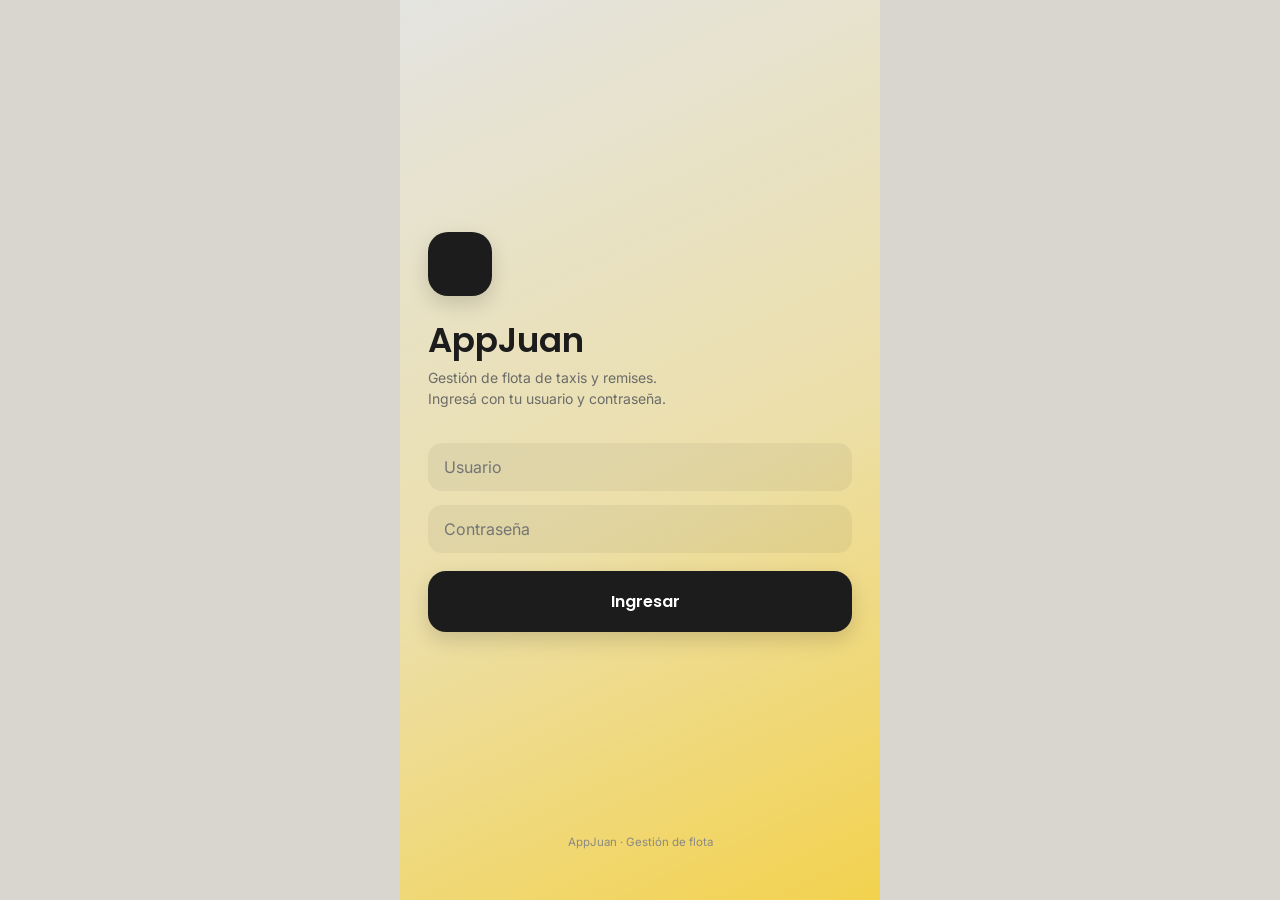
==== frontend/index.html @ 596c9d54 "Add AppJuan backend (PHP), frontend (mobile) and MySQL schema Full working app: PHP puro backend (au" ====
<!DOCTYPE html>
<html lang="es">
<head>
<meta charset="UTF-8">
<meta name="viewport" content="width=device-width, initial-scale=1.0, maximum-scale=1.0, user-scalable=no">
<meta name="format-detection" content="telephone=no">
<title>AppJuan</title>
<link rel="preconnect" href="https://fonts.googleapis.com">
<link href="https://fonts.googleapis.com/css2?family=Poppins:wght@400;500;600;700&family=Inter:wght@400;500;600;700&display=swap" rel="stylesheet">
<link rel="stylesheet" href="https://cdnjs.cloudflare.com/ajax/libs/tabler-icons/3.48.0/tabler-icons.min.css">
<link rel="stylesheet" href="css/styles.css">
</head>
<body>

<div class="toast-wrap" id="toast-wrap"></div>
<div class="loading-overlay" id="loading-overlay">Cargando...</div>

<!-- ============ LOGIN ============ -->
<div class="screen active" id="screen-login">
  <div class="content">
    <div class="login-top">
      <div class="login-badge"><i class="ti ti-car"></i></div>
      <h1 class="login-title">AppJuan</h1>
      <p class="login-subtitle">Gestión de flota de taxis y remises.<br>Ingresá con tu usuario y contraseña.</p>
      <form id="login-form">
        <input class="modal-input" id="login-username" type="text" placeholder="Usuario" autocomplete="username" style="margin-bottom:12px;">
        <input class="modal-input" id="login-password" type="password" placeholder="Contraseña" autocomplete="current-password">
        <p class="modal-error" id="login-error">Usuario o contraseña incorrectos.</p>
        <button type="submit" class="start-turno-btn" id="login-submit" style="width:100%; justify-content:center; margin-top:18px;">
          <i class="ti ti-login-2"></i> Ingresar
        </button>
      </form>
    </div>
    <p class="login-footer">AppJuan · Gestión de flota</p>
  </div>
</div>

<!-- ============ CHOFER ============ -->
<div class="screen" id="screen-chofer">
  <div class="content">

    <div class="top-row" style="justify-content:flex-end;">
      <div class="right-icons">
        <button class="logout-pill" id="chofer-logout"><svg viewBox="0 0 24 24" fill="none" stroke="currentColor" stroke-width="2" stroke-linecap="round" stroke-linejoin="round"><path d="M9 21H5a2 2 0 0 1-2-2V5a2 2 0 0 1 2-2h4"/><polyline points="16 17 21 12 16 7"/><line x1="21" y1="12" x2="9" y2="12"/></svg>Salir</button>
        <button class="export-pill" id="btn-finalizar-turno" style="display:none;"><i class="ti ti-player-pause-filled"></i> Finalizar</button>
      </div>
    </div>

    <!-- ESTADO: PRE-TURNO -->
    <div class="chofer-state active" id="chofer-preturno">
      <div class="preturno-wrap">
        <div class="preturno-icon"><i class="ti ti-steering-wheel"></i></div>
        <h1 class="title" style="font-size:26px;">Arrancá tu turno</h1>
        <p class="subtitle" id="preturno-subtitle" style="margin-bottom:30px;">Iniciá el turno para empezar a cargar viajes.</p>
        <button class="start-turno-btn" id="btn-comenzar-turno"><i class="ti ti-player-play-filled"></i> Comenzar turno</button>
      </div>
    </div>

    <!-- ESTADO: EN TURNO -->
    <div class="chofer-state" id="chofer-enturno">

      <!-- VISTA: VIAJES -->
      <div class="chofer-view active" id="chofer-view-viajes">
        <h1 class="title">Mis viajes</h1>
        <p class="subtitle" id="chofer-subtitle">Móvil #-- · Desde --:--</p>

        <div class="stats-row">
          <div class="stat-box taxi"><p class="lbl">Taxi</p><p class="val" id="stat-taxi-total">$0</p><p class="breakdown" id="stat-taxi-breakdown">Efvo $0<br>Transf $0</p></div>
          <div class="stat-box uber"><p class="lbl">Uber</p><p class="val" id="stat-uber-total">$0</p><p class="breakdown" id="stat-uber-breakdown">Efvo $0<br>Transf $0</p></div>
          <div class="stat-box turno"><p class="lbl">Turno</p><div class="pill-outline-box"><p class="val" id="stat-turno-time">0.0h</p></div></div>
          <div class="stat-box viajes"><p class="lbl">Viajes</p><div class="pill-outline-box"><p class="val" id="stat-viajes-count">0</p></div></div>
        </div>

        <div class="action-card">
          <div class="tipo-toggle" id="tipo-toggle">
            <div class="tipo-toggle-bg" id="tipo-toggle-bg"></div>
            <button type="button" class="tipo-toggle-btn active" data-tipo="Taxi">Taxi</button>
            <button type="button" class="tipo-toggle-btn" data-tipo="Uber">Uber</button>
          </div>
          <div class="quickadd" style="margin-bottom:12px;">
            <input id="input-monto" placeholder="Monto del viaje" inputmode="numeric" style="flex:1.3;">
            <select id="sel-medio"><option>Efectivo</option><option>Transferencia</option></select>
          </div>
          <p class="discount-toggle" id="discount-toggle">+ Agregar descuento a este viaje</p>
          <div class="discount-box" id="discount-box">
            <input id="input-descuento" placeholder="Monto del descuento" inputmode="numeric">
          </div>
          <button id="btn-agregar-viaje" class="confirm-btn">Confirmar viaje</button>
        </div>

        <div class="section-lbl">Viajes de hoy</div>
        <div class="card-stack" id="viajes-stack"></div>
      </div>

      <!-- VISTA: GASTOS -->
      <div class="chofer-view" id="chofer-view-gastos">
        <h1 class="title">Gastos</h1>
        <p class="subtitle">Anotá lo que gastaste durante el turno</p>

        <div class="quickadd">
          <input id="input-gasto-concepto" placeholder="¿En qué gastaste?" style="flex:1.4 1 100px;">
          <input id="input-gasto-monto" placeholder="Monto" inputmode="numeric">
          <select id="sel-gasto-categoria" style="flex:0 0 110px;">
            <option value="otro">Otro</option>
            <option value="combustible">Combustible</option>
          </select>
          <button id="btn-agregar-gasto">+</button>
        </div>

        <div class="service-card">
          <p class="service-card-title">SERVICE</p>
          <p class="service-card-sub">Anotá el desglose del service que le hiciste al auto hoy</p>
          <textarea id="input-service" placeholder="Ej: cambio de aceite y filtro, pastillas de freno delanteras..."></textarea>
          <button id="btn-guardar-service" class="service-save-btn">
            <i class="ti ti-device-floppy" style="font-size:15px;"></i>
            <span id="btn-guardar-service-txt">Guardar</span>
          </button>
        </div>

        <div class="section-lbl">Historial de service de este móvil</div>
        <div id="service-historial-list"></div>

        <div class="section-lbl">Gastos de hoy</div>
        <div class="card-stack" id="gastos-stack"></div>
      </div>

      <!-- VISTA: CUENTA CORRIENTE -->
      <div class="chofer-view" id="chofer-view-cc">
        <h1 class="title">Cuenta corriente</h1>
        <p class="subtitle">Viajes a clientes que pagan después</p>

        <div class="action-card">
          <div class="quickadd" style="margin-bottom:8px;">
            <input id="input-cc-cliente" placeholder="¿Para quién fue el viaje?" style="flex:1.4 1 100px;">
          </div>
          <div class="quickadd" style="margin-bottom:12px;">
            <input id="input-cc-monto" placeholder="Monto" inputmode="numeric">
          </div>
          <p class="discount-toggle" id="discount-toggle-cc">+ Agregar descuento a este viaje</p>
          <div class="discount-box" id="discount-box-cc">
            <input id="input-cc-descuento" placeholder="Monto del descuento" inputmode="numeric">
          </div>
          <button id="btn-agregar-cc" class="confirm-btn">Agregar a Cta Cte</button>
        </div>

        <div class="section-lbl">Pendientes de cobro</div>
        <div class="card-stack" id="cc-stack"></div>
      </div>

      <!-- VISTA: HISTORIAL -->
      <div class="chofer-view" id="chofer-view-historial">
        <h1 class="title">Historial</h1>
        <p class="subtitle">Tus últimos turnos</p>
        <div id="historial-stack"></div>
      </div>

      <!-- VISTA: PERFIL -->
      <div class="chofer-view" id="chofer-view-perfil">
        <h1 class="title">Mi perfil</h1>
        <p class="subtitle">Datos del chofer</p>
        <div id="chofer-perfil-card"></div>
      </div>

    </div>

  </div>

  <div class="bottom-nav" id="chofer-nav" style="display:none;">
    <div class="nav-item active" data-view="chofer-view-viajes"><svg viewBox="0 0 24 24" fill="none" stroke="currentColor" stroke-width="2" stroke-linecap="round" stroke-linejoin="round"><path d="M5 11l1.5-4.5A2 2 0 0 1 8.4 5h7.2a2 2 0 0 1 1.9 1.5L19 11"/><rect x="2" y="11" width="20" height="6" rx="2"/><circle cx="7.5" cy="17.5" r="1.3" fill="currentColor" stroke="none"/><circle cx="16.5" cy="17.5" r="1.3" fill="currentColor" stroke="none"/></svg><span>Viajes</span></div>
    <div class="nav-item" data-view="chofer-view-gastos"><svg viewBox="0 0 24 24" fill="none" stroke="currentColor" stroke-width="2" stroke-linecap="round" stroke-linejoin="round"><path d="M6 3h12v18l-3-2-3 2-3-2-3 2z"/><line x1="9" y1="8" x2="15" y2="8"/><line x1="9" y1="12" x2="15" y2="12"/></svg><span>Gastos</span></div>
    <div class="nav-item" data-view="chofer-view-cc"><svg viewBox="0 0 24 24" fill="none" stroke="currentColor" stroke-width="2" stroke-linecap="round" stroke-linejoin="round"><rect x="2" y="5" width="20" height="14" rx="2"/><line x1="2" y1="10" x2="22" y2="10"/></svg><span>Cta Cte</span></div>
    <div class="nav-item" data-view="chofer-view-historial"><svg viewBox="0 0 24 24" fill="none" stroke="currentColor" stroke-width="2" stroke-linecap="round" stroke-linejoin="round"><circle cx="12" cy="12" r="9"/><polyline points="12 7 12 12 15.5 14"/></svg><span>Historial</span></div>
    <div class="nav-item" data-view="chofer-view-perfil"><svg viewBox="0 0 24 24" fill="none" stroke="currentColor" stroke-width="2" stroke-linecap="round" stroke-linejoin="round"><circle cx="12" cy="8" r="4"/><path d="M4.5 20a7.5 7.5 0 0 1 15 0"/></svg><span>Perfil</span></div>
  </div>

  <div class="modal-overlay" id="movil-modal">
    <div class="modal-card">
      <p class="modal-title">¿En qué móvil salís hoy?</p>
      <input class="modal-input" id="input-movil-modal" type="text" inputmode="numeric" placeholder="Ej: 07">
      <p class="modal-error" id="movil-modal-error">Ingresá el número de móvil para continuar</p>
      <div class="modal-actions">
        <button class="modal-btn secondary" id="btn-cancelar-movil">Cancelar</button>
        <button class="modal-btn primary" id="btn-confirmar-movil">Comenzar turno</button>
      </div>
    </div>
  </div>

  <div class="modal-overlay" id="finalizar-modal">
    <div class="modal-card">
      <p class="modal-title">¿Finalizar el turno?</p>
      <div class="modal-scroll-area">
        <div id="finalizar-modal-body"></div>
        <div class="ticket-foto-box">
          <p class="ticket-foto-title">Tickets / comprobantes</p>
          <p class="ticket-foto-sub">Sacale una foto a cada ticket que quieras dejar registrado</p>
          <input type="file" accept="image/*" capture="environment" id="input-foto-reloj" style="display:none;" multiple>
          <div id="fotos-reloj-grid" class="fotos-reloj-grid"></div>
          <button type="button" id="btn-sacar-foto-reloj" class="ticket-foto-btn">
            <i class="ti ti-camera" style="font-size:15px;"></i>
            <span id="btn-sacar-foto-reloj-txt">Agregar foto</span>
          </button>
        </div>
      </div>
      <div class="modal-actions">
        <button class="modal-btn secondary" id="btn-cancelar-finalizar">Cancelar</button>
        <button class="modal-btn primary" id="btn-confirmar-finalizar">Finalizar turno</button>
      </div>
    </div>
  </div>

  <div class="modal-overlay" id="editar-monto-modal">
    <div class="modal-card">
      <p class="modal-title" id="editar-monto-title">Editar viaje</p>
      <input class="modal-input" id="input-editar-monto" type="text" inputmode="numeric" placeholder="Monto">
      <input class="modal-input" id="input-editar-descuento" type="text" inputmode="numeric" placeholder="Descuento (opcional)" style="margin-top:10px;">
      <textarea class="modal-input" id="input-editar-comentario" placeholder="Comentario (opcional)" style="margin-top:10px; min-height:60px; resize:none; display:none;"></textarea>
      <div class="modal-actions">
        <button class="modal-btn secondary" id="btn-cancelar-editar-monto">Cancelar</button>
        <button class="modal-btn primary" id="btn-guardar-editar-monto">Guardar</button>
      </div>
    </div>
  </div>
</div>

<!-- ============ DUEÑO / ADMIN ============ -->
<div class="screen" id="screen-dueno">
  <div class="content">

    <div class="top-row">
      <h1 class="title" style="font-size:26px; margin:0;" id="dueno-titulo">Choferes</h1>
      <div class="right-icons">
        <a class="export-pill" id="btn-export-reportes" style="display:none;" href="#"><i class="ti ti-download"></i> Export</a>
        <button class="logout-pill" id="dueno-logout"><svg viewBox="0 0 24 24" fill="none" stroke="currentColor" stroke-width="2" stroke-linecap="round" stroke-linejoin="round"><path d="M9 21H5a2 2 0 0 1-2-2V5a2 2 0 0 1 2-2h4"/><polyline points="16 17 21 12 16 7"/><line x1="21" y1="12" x2="9" y2="12"/></svg>Salir</button>
      </div>
    </div>

    <!-- VISTA: CHOFERES -->
    <div class="dueno-view active" id="dueno-view-choferes">
      <p class="subtitle" id="choferes-subtitle">Estado de la flota hoy</p>
      <div class="stats-row" id="choferes-stats-row"></div>
      <div class="section-lbl">Choferes</div>
      <div class="card-stack" id="choferes-stack"></div>
    </div>

    <!-- VISTA: REPORTES -->
    <div class="dueno-view" id="dueno-view-reportes">
      <p class="subtitle">Facturación y liquidación de la flota</p>
      <div class="filter-row" id="reportes-filter-row">
        <button data-period="dia" class="active">Día</button>
        <button data-period="semana">Semana</button>
        <button data-period="mes">Mes</button>
      </div>
      <div id="reportes-content"></div>
    </div>

    <!-- VISTA: ASISTENTE -->
    <div class="dueno-view" id="dueno-view-asistente">
      <p class="subtitle">Resumen automático del día</p>
      <div id="asistente-content"></div>
    </div>

    <!-- VISTA: PERFIL -->
    <div class="dueno-view" id="dueno-view-perfil">
      <p class="subtitle">Datos de tu flota</p>
      <div id="empresa-perfil-card"></div>
      <div class="flota-list-card">
        <p class="flota-list-title">Choferes</p>
        <div id="flota-list"></div>
        <button class="btn-agregar-chofer" id="btn-agregar-chofer"><i class="ti ti-user-plus"></i> Agregar chofer</button>
      </div>
    </div>

  </div>

  <div class="bottom-nav" id="dueno-nav">
    <div class="nav-item active" data-view="dueno-view-choferes"><i class="ti ti-users"></i><span>Choferes</span></div>
    <div class="nav-item" data-view="dueno-view-reportes"><i class="ti ti-chart-bar"></i><span>Reportes</span></div>
    <div class="nav-item" data-view="dueno-view-asistente"><i class="ti ti-bulb"></i><span>Asistente</span></div>
    <div class="nav-item" data-view="dueno-view-perfil"><i class="ti ti-settings"></i><span>Perfil</span></div>
  </div>

  <div class="modal-overlay" id="chofer-form-modal">
    <div class="modal-card">
      <p class="modal-title" id="chofer-form-title">Nuevo chofer</p>
      <div class="modal-scroll-area">
        <img class="chofer-form-avatar" id="chofer-form-avatar-preview" src="" alt="" style="display:none;">
        <span class="modal-field-lbl">Nombre y apellido</span>
        <input class="modal-input" id="chofer-form-nombre" type="text" placeholder="Ej: Rodríguez, Marcos">
        <span class="modal-field-lbl">Teléfono</span>
        <input class="modal-input" id="chofer-form-telefono" type="text" placeholder="Ej: 351 555 1234">
        <span class="modal-field-lbl">Vehículo (opcional)</span>
        <input class="modal-input" id="chofer-form-vehiculo" type="text" placeholder="Ej: Corolla 2021">
        <span class="modal-field-lbl">Comisión % (opcional, usa la de la flota si se deja vacío)</span>
        <input class="modal-input" id="chofer-form-comision" type="text" inputmode="decimal" placeholder="Ej: 35">
        <span class="modal-field-lbl">Usuario para ingresar</span>
        <input class="modal-input" id="chofer-form-username" type="text" placeholder="Usuario de acceso" autocomplete="off">
        <span class="modal-field-lbl" id="chofer-form-password-lbl">Contraseña</span>
        <input class="modal-input" id="chofer-form-password" type="text" placeholder="Contraseña" autocomplete="off">
        <p class="modal-error" id="chofer-form-error"></p>
      </div>
      <div class="modal-actions">
        <button class="modal-btn secondary" id="btn-cancelar-chofer-form">Cancelar</button>
        <button class="modal-btn primary" id="btn-guardar-chofer-form">Guardar</button>
      </div>
      <button class="modal-btn danger" id="btn-eliminar-chofer-form" style="display:none; width:100%; margin-top:10px;">Eliminar chofer</button>
    </div>
  </div>

  <div class="modal-overlay" id="comisiones-modal">
    <div class="modal-card">
      <p class="modal-title">Comisiones por chofer</p>
      <div class="modal-scroll-area" id="comisiones-modal-body"></div>
      <div class="modal-actions">
        <button class="modal-btn primary" id="btn-cerrar-comisiones" style="flex:1;">Cerrar</button>
      </div>
    </div>
  </div>

  <div class="modal-overlay" id="service-modal">
    <div class="modal-card">
      <p class="modal-title">Service por móvil</p>
      <div class="modal-scroll-area" id="service-modal-body"></div>
      <div class="modal-actions">
        <button class="modal-btn primary" id="btn-cerrar-service" style="flex:1;">Cerrar</button>
      </div>
    </div>
  </div>
</div>

<!-- modales compartidos entre chofer y dueño -->
<div class="modal-overlay" id="ver-turno-modal">
  <div class="modal-card">
    <p class="modal-title" id="ver-turno-modal-title">Ticket del turno</p>
    <div class="modal-scroll-area">
      <div id="ver-turno-modal-body"></div>
    </div>
    <div class="modal-actions">
      <button class="modal-btn primary" id="btn-cerrar-ver-turno" style="flex:1;">Cerrar</button>
    </div>
  </div>
</div>

<div class="modal-overlay" id="confirm-modal">
  <div class="modal-card">
    <p class="modal-title" id="confirm-modal-title">¿Confirmar?</p>
    <div class="modal-actions">
      <button class="modal-btn secondary" id="btn-confirm-modal-no">Cancelar</button>
      <button class="modal-btn danger" id="btn-confirm-modal-yes">Confirmar</button>
    </div>
  </div>
</div>

<div class="modal-overlay" id="foto-full-modal" style="z-index:110;">
  <div style="position:relative; width:100%; max-width:360px;">
    <img id="foto-full-img" style="width:100%; border-radius:16px; display:block;">
    <button id="btn-cerrar-foto-full" style="position:absolute; top:10px; right:10px; width:34px; height:34px; border-radius:50%; background:rgba(0,0,0,0.55); color:#fff; border:none; font-size:15px; cursor:pointer;">✕</button>
  </div>
</div>

<script src="js/config.js"></script>
<script src="js/utils.js"></script>
<script src="js/api.js"></script>
<script src="js/state.js"></script>
<script src="js/auth.js"></script>
<script src="js/screens/chofer.js"></script>
<script src="js/screens/dueno.js"></script>
<script src="js/main.js"></script>
</body>
</html>
---- frontend/css/styles.css ----
html{ -webkit-text-size-adjust:100%; text-size-adjust:100%; }
*{ box-sizing:border-box; }
html, body{
  margin:0; padding:0; min-height:100%;
  font-family:'Inter',sans-serif;
  background:#d8d6ce;
  overflow-x:hidden;
}

/* ---------------------------------- */
/* shared shell                        */
/* ---------------------------------- */
.screen{
  width:100%; max-width:480px; min-height:100vh; min-height:100dvh; margin:0 auto;
  background:linear-gradient(155deg, #e4e4e1 0%, #ecdfa9 55%, #f3d24e 100%);
  position:relative; overflow:hidden;
  display:none;
}
.screen.active{ display:block; }
.content{ padding:18px 18px 100px; }

@media (max-width: 360px){
  .content{ padding:14px 14px 100px; }
  .title{ font-size:28px; }
  .stats-row{ gap:7px; }
  .stat-box{ padding:10px 7px; }
  .stat-box .val{ font-size:13px; }
  .quickadd{ gap:5px; }
}

.top-row{ display:flex; align-items:center; justify-content:space-between; margin-bottom:26px; gap:8px; flex-wrap:wrap; }
.nav-pill{
  background:#eceae0; border:none; border-radius:999px; height:42px; padding:0 16px;
  display:flex; align-items:center; gap:8px; font-size:13px; font-weight:600; color:#4a4a47; cursor:pointer;
  box-shadow:0 4px 10px rgba(0,0,0,0.04); white-space:nowrap;
}
.nav-pill i{ font-size:15px; }
.icon-circle{
  width:42px; height:42px; border-radius:50%; background:#fff;
  display:flex; align-items:center; justify-content:center; font-size:16px; color:#1c1c1c;
  box-shadow:0 4px 10px rgba(0,0,0,0.06); border:none; cursor:pointer; flex-shrink:0;
}
.logout-pill{
  background:#fdeceb; color:#c9483d; border:1.5px solid #f1b8b3; border-radius:999px;
  height:42px; padding:0 14px; display:flex; align-items:center; gap:6px;
  font-size:12.5px; font-weight:700; cursor:pointer; box-shadow:0 4px 10px rgba(0,0,0,0.05); white-space:nowrap;
}
.logout-pill svg{ width:16px; height:16px; flex-shrink:0; }
.logout-pill:active{ transform:scale(0.97); }
.right-icons{ display:flex; align-items:center; gap:10px; }
.export-pill{
  background:#1c1c1c; border-radius:999px; padding:0 16px; height:42px;
  display:flex; align-items:center; gap:6px; font-size:13px; font-weight:600; color:#fff;
  box-shadow:0 4px 10px rgba(0,0,0,0.06); border:none; cursor:pointer; white-space:nowrap;
  text-decoration:none;
}

.title{ font-family:'Poppins',sans-serif; font-weight:500; font-size:32px; color:#1c1c1c; margin:0 0 4px; }
.subtitle{ font-size:13px; color:#6b6b68; margin:0 0 18px; }

.filter-row{ display:flex; gap:6px; margin-bottom:18px; }
.filter-row button{
  flex:1; padding:10px 0; border-radius:14px; border:none; font-size:12.5px; font-weight:600; cursor:pointer;
  background:#fff; color:#6b6b68; box-shadow:0 4px 10px rgba(0,0,0,0.05);
}
.filter-row button.active{ background:#1c1c1c; color:#fff; }

.stats-row{ display:flex; gap:10px; margin-bottom:20px; flex-wrap:wrap; }
.stat-box{ flex:1; min-width:70px; border-radius:20px; padding:12px 10px; text-align:center; }
.stat-box .lbl{ font-size:10.5px; font-weight:600; margin:0 0 4px; }
.stat-box .val{ font-family:'Poppins'; font-weight:700; font-size:15px; margin:0; }
.stat-box .breakdown{ font-size:9px; margin:5px 0 0; line-height:1.5; }
.stat-box.taxi{ background:#1c1c1c; }
.stat-box.taxi .lbl{ color:#9a9a9a; }
.stat-box.taxi .val{ color:#2fa85a; }
.stat-box.taxi .breakdown{ color:#8a8a8a; }
.stat-box.uber{ background:#f3d24e; }
.stat-box.uber .lbl{ color:#6b5c14; }
.stat-box.uber .val{ color:#3a2f05; }
.stat-box.uber .breakdown{ color:#6b5c14; }
.stat-box.turno, .stat-box.viajes{ background:transparent; padding:0; text-align:left; display:flex; flex-direction:column; }
.stat-box.turno .lbl, .stat-box.viajes .lbl{ font-size:11px; color:#6b6b68; font-weight:500; margin:0 0 8px; padding-left:2px; }
.pill-outline-box{
  border:1.5px solid #1c1c1c; border-radius:999px; background:transparent;
  display:flex; align-items:center; justify-content:center; height:52px;
}
.pill-outline-box .val{ font-family:'Poppins'; font-weight:700; font-size:15px; color:#1c1c1c; margin:0; }

.quickadd{ display:flex; gap:6px; margin-bottom:18px; flex-wrap:wrap; }
.quickadd select, .quickadd input{
  border:none; border-radius:16px; background:#fff; padding:12px 10px; font-size:16px; font-weight:500; color:#1c1c1c;
  box-shadow:0 4px 10px rgba(0,0,0,0.06);
}
.quickadd select:nth-of-type(1){ flex:0 0 84px; }
.quickadd input{ flex:1 1 90px; min-width:0; }
.quickadd select:nth-of-type(2){ flex:0 0 126px; }
.quickadd button{
  background:#1c1c1c; color:#fff; border:none; border-radius:16px; padding:0 16px; font-weight:600; font-size:16px; cursor:pointer;
}

.section-lbl{ font-size:13px; font-weight:600; margin:4px 2px 10px; color:#1c1c1c; display:flex; justify-content:space-between; align-items:center; }

.discount-toggle{ font-size:12px; font-weight:600; color:#4d64d9; margin:0 2px 14px; cursor:pointer; display:inline-block; }
.discount-box{ display:none; margin:-6px 0 16px; }
.discount-box.open{ display:block; }
.discount-box input{
  width:100%; border:none; border-radius:16px; background:#fff; padding:12px 14px; font-size:16px; font-weight:500; color:#c9483d;
  box-shadow:0 4px 10px rgba(0,0,0,0.06);
}

.action-card{
  background:#faf7ee; border-radius:26px; padding:20px 20px 22px; margin-bottom:18px;
  box-shadow:0 10px 24px rgba(0,0,0,0.08);
}
.tipo-toggle{
  position:relative; display:flex; background:rgba(0,0,0,0.05); border-radius:14px; padding:4px; margin-bottom:12px;
}
.tipo-toggle-bg{
  position:absolute; top:4px; left:4px; width:calc(50% - 4px); height:calc(100% - 8px);
  background:#1c1c1c; border-radius:10px; transition:transform 0.28s cubic-bezier(.4,0,.2,1); z-index:0;
}
.tipo-toggle-btn{
  flex:1; position:relative; z-index:1; border:none; background:transparent; padding:11px 0;
  font-size:14px; font-weight:600; color:#6b6b68; cursor:pointer; transition:color 0.28s;
}
.tipo-toggle-btn.active{ color:#fff; }
.confirm-btn{
  width:100%; background:#f3d24e; color:#1c1c1c; border:none; border-radius:16px; padding:14px 0;
  font-size:15px; font-weight:700; cursor:pointer; margin-top:2px;
}
.confirm-btn:active{ transform:scale(0.98); }
.confirm-btn:disabled{ opacity:0.6; cursor:default; }

.service-card{
  background:#1c1c1c; border-radius:22px; padding:18px 18px 16px; margin-bottom:18px;
  box-shadow:0 8px 18px rgba(0,0,0,0.1);
}
.service-card-title{ font-family:'Poppins'; font-weight:700; font-size:13px; letter-spacing:0.08em; color:#f3d24e; margin:0 0 4px; }
.service-card-sub{ font-size:11.5px; color:#9a9a96; margin:0 0 12px; }
.service-card textarea{
  width:100%; min-height:74px; border:none; border-radius:14px; background:rgba(255,255,255,0.08); padding:12px 14px;
  font-size:16px; font-family:'Inter'; color:#fff; resize:none;
}
.service-card textarea::placeholder{ color:#7a7a76; }
.service-save-btn{
  margin-top:12px; width:100%; border:none; border-radius:14px; padding:11px 0;
  background:#f3d24e; color:#1c1c1c; font-weight:700; font-size:13px; cursor:pointer;
  display:flex; align-items:center; justify-content:center; gap:7px;
}
.service-save-btn.saved{ background:#2fa85a; color:#fff; }

.card-stack{ display:flex; flex-direction:column; gap:14px; }
.card{
  background:#faf7ee; border-radius:26px; padding:20px 20px 22px;
  position:relative;
  box-shadow:0 10px 24px rgba(0,0,0,0.06);
}

.card-top{ display:flex; align-items:center; justify-content:space-between; margin-bottom:20px; gap:8px; }
.card-person{ display:flex; align-items:center; gap:14px; min-width:0; }
.avatar.icon{
  width:60px; height:60px; border-radius:50%; display:flex; align-items:center; justify-content:center;
  font-family:'Poppins'; font-weight:700; font-size:14px; color:#fff; flex-shrink:0;
}
.avatar.icon.taxi{ background:#2fa85a; }
.avatar.icon.uber{ background:#4d64d9; }
.p-name{ font-family:'Poppins'; font-weight:500; font-size:20px; color:#1c1c1c; margin:0; }
.p-role{ font-size:13.5px; color:#8a8a86; margin:2px 0 0; }
.card.selected .p-role{ color:#7a4a1f; }

.status-pill{
  display:flex; align-items:center; gap:7px; padding:8px 14px; border-radius:999px; font-size:12.5px; font-weight:500;
  background:#eeeeea; color:#5a5a56; white-space:nowrap; flex-shrink:0;
}
.status-pill .dot{ width:7px; height:7px; border-radius:50%; }
.status-pill.en-servicio .dot{ background:#2fa85a; animation: pulseDot 1.6s ease-in-out infinite; }
.status-pill.fuera-servicio .dot{ background:#e2544c; }
@keyframes pulseDot{
  0%, 100%{ opacity:1; box-shadow:0 0 0 0 rgba(47,168,90,0.45); }
  50%{ opacity:0.3; box-shadow:0 0 0 5px rgba(47,168,90,0); }
}

.seg-block{ margin-bottom:14px; }
.seg-labels-row{ display:flex; justify-content:space-between; margin-bottom:7px; }
.seg-labels-row .seg-lbl{ font-family:'Poppins'; font-weight:600; font-size:14px; }
.seg-labels-row .seg-lbl .n{ font-family:'Inter'; font-weight:500; font-size:11px; opacity:0.7; margin-left:3px; }
.seg-bar-2{ display:flex; height:8px; border-radius:4px; overflow:hidden; background:#eceae0; }
.card.selected .seg-bar-2{ background:rgba(0,0,0,0.08); }
.seg-a{ background:#f3d24e; }
.seg-b{ background:#1c1c1c; }
.seg-total{ font-size:11.5px; color:#9a9a96; margin:8px 0 0; }
.card.selected .seg-total{ color:#7a4a1f; }
.seg-total b{ color:#1c1c1c; font-weight:700; }
.card.selected .seg-total b{ color:#1c1c1c; }

.rendir-badge{
  display:flex; justify-content:space-between; align-items:center;
  background:rgba(47,168,90,0.13); border-radius:14px; padding:10px 14px; margin:2px 0 10px;
}
.rendir-badge .lbl{ font-size:11.5px; font-weight:600; color:#1c1c1c; }
.rendir-badge .val{ font-family:'Poppins'; font-weight:700; font-size:16px; color:#2fa85a; }
.card.selected .rendir-badge{ background:rgba(255,255,255,0.55); }
.card.selected .rendir-badge .val{ color:#1c7a3f; }
.fuel-row{ display:flex; justify-content:space-between; align-items:baseline; }
.fuel-row .lbl{ font-size:12.5px; font-weight:600; color:#1c1c1c; }
.fuel-row .val{ font-size:11.5px; font-weight:600; color:#9a9a96; }
.card.selected .fuel-row .val{ color:#7a4a1f; }

.card-bottom{ display:flex; align-items:center; justify-content:space-between; margin-top:6px; }
.card-bottom .lbl{ font-size:11.5px; color:#9a9a96; margin:0 0 3px; }
.card.selected .card-bottom .lbl{ color:#7a4a1f; }
.card-bottom .val{ font-size:13.5px; font-weight:700; color:#1c1c1c; margin:0; }

.card{ cursor:pointer; }
.card-summary{ display:flex; align-items:center; justify-content:center; }
.stadium-wrap{ width:100%; }
.stadium-labels{ display:flex; margin-bottom:6px; }
.stadium-labels span{ font-size:10.5px; font-weight:700; white-space:nowrap; overflow:hidden; text-overflow:ellipsis; }
.stadium-bar{ display:flex; height:34px; border-radius:17px; overflow:hidden; }
.stadium-seg{ height:100%; }
.stadium-seg.taxi{ background:#f3d24e; border-right:2px solid #faf7ee; }
.stadium-seg.uber{ background:#1c1c1c; border-right:2px solid #faf7ee; }
.stadium-seg.viajes{ background:#9a9a96; }
.card.selected .stadium-seg.taxi, .card.selected .stadium-seg.uber{ border-right-color:#f2975a; }
.card.selected{ background:#f2975a; z-index:5; }

.card-detail{ display:none; margin-top:14px; }
.card-detail.open{ display:block; }

/* ---- chofer specific ---- */
.card.selected.simple{ background:#f3d24e; }
.card-data{ display:flex; justify-content:space-between; margin-bottom:6px; }
.data-col .lbl{ font-size:11px; color:#9a9a96; display:block; margin-bottom:4px; }
.card.selected.simple .data-col .lbl{ color:#6b5c14; }
.data-col .val{ font-size:14px; font-weight:600; color:#1c1c1c; }
.comment-link{ font-size:12px; font-weight:600; color:#4d64d9; margin:10px 0 0; cursor:pointer; display:inline-block; }
.card.selected.simple .comment-link{ color:#3a2f05; }
.comment-box{ display:none; margin-top:8px; }
.comment-box.open{ display:block; }
.comment-box textarea{
  width:100%; border:none; border-radius:12px; background:rgba(0,0,0,0.04); padding:10px 12px;
  font-size:16px; font-family:'Inter'; color:#1c1c1c; resize:none; min-height:46px;
}
.card.selected.simple .comment-box textarea{ background:rgba(255,255,255,0.45); }
.card-actions-row{ display:flex; justify-content:flex-end; gap:8px; margin-top:10px; }

/* ---- bottom nav ---- */
.bottom-nav{
  position:fixed; left:50%; transform:translateX(-50%); bottom:16px;
  width:calc(100% - 28px); max-width:452px;
  background:#1c1c1c; padding:9px 10px;
  border-radius:26px;
  display:flex; justify-content:space-between; align-items:center;
  box-shadow:0 10px 24px rgba(0,0,0,0.28);
  z-index:40;
}
.nav-item{ display:flex; flex-direction:column; align-items:center; gap:1px; color:#8a8a86; flex:1; cursor:pointer; padding:3px 0; }
.nav-item i{ font-size:17px; }
.nav-item svg{ width:16px; height:16px; }
.nav-item span{ font-size:7.5px; font-weight:600; }
.nav-item.active{ color:#f3d24e; }

/* ---- pre-turno / estados chofer ---- */
.chofer-state{ display:none; }
.chofer-state.active{ display:block; }
.preturno-wrap{ text-align:center; padding-top:70px; }
.preturno-icon{
  width:76px; height:76px; border-radius:24px; background:#1c1c1c; color:#f3d24e;
  display:flex; align-items:center; justify-content:center; font-size:32px; margin:0 auto 24px;
  box-shadow:0 10px 24px rgba(0,0,0,0.15);
}
.start-turno-btn{
  background:#1c1c1c; color:#fff; border:none; border-radius:18px; padding:18px 28px;
  font-family:'Poppins'; font-weight:600; font-size:16px; cursor:pointer; display:inline-flex;
  align-items:center; gap:10px; box-shadow:0 8px 20px rgba(0,0,0,0.15);
}
.start-turno-btn:active{ transform:scale(0.98); }
.start-turno-btn:disabled{ opacity:0.6; cursor:default; }

.chofer-view, .dueno-view{ display:none; }
.chofer-view.active, .dueno-view.active{ display:block; }

/* ---- historial ---- */
.hist-card{
  background:#faf7ee; border-radius:22px; padding:16px 18px; box-shadow:0 8px 18px rgba(0,0,0,0.05);
  display:flex; justify-content:space-between; align-items:center; margin-bottom:12px; cursor:pointer;
}
.hist-card .hist-date{ font-family:'Poppins'; font-weight:600; font-size:14.5px; color:#1c1c1c; margin:0 0 3px; }
.hist-card .hist-sub{ font-size:11.5px; color:#9a9a96; margin:0; }
.hist-card .hist-total{ font-family:'Poppins'; font-weight:700; font-size:15px; color:#2fa85a; text-align:right; margin:0; }
.hist-card .hist-viajes{ font-size:10.5px; color:#9a9a96; text-align:right; margin:2px 0 0; }

/* ---- perfil ---- */
.profile-card{ background:#faf7ee; border-radius:26px; padding:26px 22px; box-shadow:0 10px 24px rgba(0,0,0,0.06); text-align:center; }
.profile-avatar{
  width:84px; height:84px; border-radius:50%; margin:0 auto 14px; object-fit:cover; display:block;
  box-shadow:0 6px 16px rgba(0,0,0,0.12); background:#eceae0;
}
.profile-name{ font-family:'Poppins'; font-weight:600; font-size:19px; color:#1c1c1c; margin:0 0 3px; }
.profile-role{ font-size:12.5px; color:#9a9a96; margin:0 0 20px; }
.profile-avatar-wrap{ position:relative; width:84px; margin:0 auto 14px; }
.profile-avatar-wrap .profile-avatar{ margin:0; }
.profile-avatar-edit-btn{
  position:absolute; bottom:-2px; right:-2px; width:28px; height:28px; border-radius:50%; background:#1c1c1c; color:#f3d24e;
  border:2px solid #faf7ee; display:flex; align-items:center; justify-content:center; cursor:pointer;
}
.profile-grid{ display:flex; flex-wrap:wrap; gap:10px; text-align:left; }
.profile-item{ flex:1 1 calc(50% - 5px); background:rgba(0,0,0,0.03); border-radius:16px; padding:12px 14px; }
.profile-item .lbl{ font-size:10.5px; color:#9a9a96; margin:0 0 4px; display:block; }
.profile-item .val{ font-family:'Poppins'; font-weight:600; font-size:14px; color:#1c1c1c; margin:0; }
.profile-link-btn{
  width:100%; margin-top:14px; background:rgba(0,0,0,0.05); color:#1c1c1c; border:none; border-radius:14px; padding:12px 0;
  font-size:13px; font-weight:700; cursor:pointer;
}

/* ---- reportes ---- */
.report-kpis{ display:flex; gap:10px; margin-bottom:22px; flex-wrap:wrap; }
.report-kpi{ flex:1 1 calc(50% - 5px); min-width:100px; background:#faf7ee; border-radius:18px; padding:14px 12px; text-align:center; box-shadow:0 8px 18px rgba(0,0,0,0.05); }
.report-kpi .lbl{ font-size:10.5px; color:#9a9a96; margin:0 0 6px; }
.report-kpi .val{ font-family:'Poppins'; font-weight:700; font-size:16px; color:#1c1c1c; margin:0; }
.chart-card{ background:#faf7ee; border-radius:22px; padding:20px 18px; box-shadow:0 8px 18px rgba(0,0,0,0.05); margin-bottom:14px; cursor:default; }
.chart-card.clickable{ cursor:pointer; }
.chart-card .chart-title{ font-size:13px; font-weight:600; color:#1c1c1c; margin:0 0 16px; display:flex; justify-content:space-between; align-items:center; }
.ranking-row{ display:flex; justify-content:space-between; align-items:center; padding:10px 0; border-bottom:1px solid rgba(0,0,0,0.05); }
.ranking-row:last-child{ border-bottom:none; }
.ranking-name{ font-size:13px; font-weight:600; color:#1c1c1c; }
.ranking-sub{ font-size:10.5px; color:#9a9a96; margin-top:2px; }
.ranking-val{ font-size:13px; font-weight:700; color:#2fa85a; text-align:right; }

/* ---- barra simple de proporcion (taxi/uber, efvo/transf) ---- */
.simple-seg-bar{ display:flex; height:12px; border-radius:6px; overflow:hidden; background:#eceae0; margin:6px 0 10px; }
.simple-seg-bar .seg-a{ background:#f3d24e; }
.simple-seg-bar .seg-b{ background:#1c1c1c; }
.simple-seg-legend{ display:flex; justify-content:space-between; font-size:11.5px; color:#6b6b68; }
.simple-seg-legend b{ color:#1c1c1c; }

/* ---- asistente: informe ---- */
.report-card{ background:#faf7ee; border-radius:22px; padding:18px 18px 16px; box-shadow:0 8px 18px rgba(0,0,0,0.05); margin-bottom:14px; }
.report-card .report-head{ display:flex; align-items:center; gap:10px; margin-bottom:14px; }
.report-card .report-icon{ width:30px; height:30px; border-radius:10px; display:flex; align-items:center; justify-content:center; font-size:15px; flex-shrink:0; }
.report-card.good .report-icon{ background:rgba(47,168,90,0.15); color:#2fa85a; }
.report-card.bad .report-icon{ background:rgba(226,84,76,0.15); color:#e2544c; }
.report-card.tips .report-icon{ background:rgba(77,100,217,0.15); color:#4d64d9; }
.report-card .report-head-title{ font-family:'Poppins'; font-weight:600; font-size:14.5px; color:#1c1c1c; margin:0; }
.report-item{ display:flex; align-items:flex-start; gap:10px; padding:8px 0; border-bottom:1px solid rgba(0,0,0,0.05); }
.report-item:last-child{ border-bottom:none; }
.report-item .report-bullet{
  width:20px; height:20px; border-radius:50%; display:flex; align-items:center; justify-content:center;
  font-size:10px; font-weight:700; flex-shrink:0; margin-top:1px;
}
.report-card.good .report-bullet{ background:#2fa85a; color:#fff; }
.report-card.bad .report-bullet{ background:#e2544c; color:#fff; }
.report-card.tips .report-bullet{ background:#4d64d9; color:#fff; font-size:9.5px; }
.report-item p{ font-size:12.5px; color:#4a4a47; line-height:1.5; margin:0; }

/* ---- modal propio ---- */
.modal-overlay{
  display:none; position:fixed; inset:0; background:rgba(28,28,28,0.55);
  align-items:center; justify-content:center; z-index:100; padding:24px;
}
.modal-overlay.active{ display:flex; }
.modal-card{
  background:#faf7ee; border-radius:24px; padding:24px 22px; width:100%; max-width:340px;
  box-shadow:0 16px 40px rgba(0,0,0,0.3);
  max-height:85vh; display:flex; flex-direction:column;
}
.modal-scroll-area{ overflow-y:auto; flex:1; min-height:0; margin:0 -6px; padding:0 6px; }
.modal-title{ font-family:'Poppins'; font-weight:600; font-size:17px; color:#1c1c1c; margin:0 0 16px; flex-shrink:0; }
.modal-row{ display:flex; justify-content:space-between; font-size:13px; color:#6b6b68; padding:8px 0; border-bottom:1px solid rgba(0,0,0,0.06); }
.modal-row:last-child{ border-bottom:none; }
.modal-row b{ color:#1c1c1c; font-weight:700; }
.modal-actions{ display:flex; gap:10px; margin-top:16px; flex-shrink:0; }
.modal-btn{
  flex:1; border:none; border-radius:14px; padding:12px 0; font-weight:600; font-size:13.5px; cursor:pointer;
}
.modal-btn.secondary{ background:rgba(0,0,0,0.06); color:#4a4a47; }
.modal-btn.primary{ background:#1c1c1c; color:#fff; }
.modal-btn.danger{ background:#c9483d; color:#fff; }
.modal-btn:disabled{ opacity:0.6; cursor:default; }
.modal-input{
  width:100%; border:none; border-radius:14px; background:rgba(0,0,0,0.05); padding:14px 16px;
  font-size:16px; font-family:'Inter'; color:#1c1c1c; margin-top:2px;
}
.modal-error{ display:none; font-size:11.5px; color:#c9483d; margin:8px 2px 0; }
.modal-error.show{ display:block; }
.modal-field-lbl{ font-size:11.5px; font-weight:600; color:#6b6b68; margin:12px 2px 6px; display:block; }
.modal-field-lbl:first-child{ margin-top:0; }

.modal-mini-filter{ display:flex; gap:6px; margin-bottom:14px; flex-shrink:0; }
.modal-mini-filter button{
  flex:1; border:none; border-radius:10px; padding:7px 0; font-size:12px; font-weight:600;
  background:rgba(0,0,0,0.05); color:#6b6b68; cursor:pointer;
}
.modal-mini-filter button.active{ background:#1c1c1c; color:#fff; }
.modal-list-row{ display:flex; align-items:center; gap:10px; padding:10px 0; border-bottom:1px solid rgba(0,0,0,0.06); cursor:pointer; }
.modal-list-row:last-child{ border-bottom:none; }
.modal-list-row .row-avatar{ width:34px; height:34px; border-radius:50%; background:rgba(0,0,0,0.08); flex-shrink:0; object-fit:cover; }
.modal-list-row .row-info{ flex:1; min-width:0; }
.modal-list-row .row-info .row-name{ font-size:13px; font-weight:600; color:#1c1c1c; margin:0; }
.modal-list-row .row-info .row-sub{ font-size:11px; color:#9a9a96; margin:2px 0 0; white-space:nowrap; overflow:hidden; text-overflow:ellipsis; }
.modal-list-row .row-val{ font-size:14px; font-weight:700; color:#2fa85a; flex-shrink:0; text-align:right; }
.service-entry{ padding:10px 0; border-bottom:1px solid rgba(0,0,0,0.06); }
.service-entry:last-child{ border-bottom:none; }
.service-entry .service-entry-date{ font-size:12px; font-weight:600; color:#1c1c1c; margin:0 0 2px; }
.service-entry .service-entry-text{ font-size:12px; color:#6b6b68; margin:0; }

.flota-list-card{ background:#faf7ee; border-radius:26px; padding:18px 20px 20px; margin-top:16px; box-shadow:0 10px 24px rgba(0,0,0,0.08); }
.flota-list-title{ font-family:'Poppins'; font-weight:600; font-size:15px; color:#1c1c1c; margin:0 0 12px; }
.flota-row{ display:flex; align-items:center; gap:10px; padding:10px 0; border-bottom:1px solid rgba(0,0,0,0.06); cursor:pointer; }
.flota-row:last-of-type{ border-bottom:none; }
.flota-row-avatar{ width:38px; height:38px; border-radius:50%; object-fit:cover; flex-shrink:0; background:rgba(0,0,0,0.08); }
.flota-row-info{ flex:1; min-width:0; }
.flota-row-info .flota-row-name{ font-size:13px; font-weight:600; color:#1c1c1c; margin:0; }
.flota-row-info .flota-row-phone{ font-size:11px; color:#9a9a96; margin:2px 0 0; }
.flota-row-chev{ color:#9a9a96; font-size:16px; flex-shrink:0; }
.btn-agregar-chofer{
  width:100%; margin-top:14px; background:#1c1c1c; color:#fff; border:none; border-radius:14px; padding:12px 0;
  font-size:13px; font-weight:700; display:flex; align-items:center; justify-content:center; gap:6px; cursor:pointer;
}
.chofer-form-avatar{ width:72px; height:72px; border-radius:50%; object-fit:cover; background:rgba(0,0,0,0.08); display:block; margin:0 auto 12px; }

.ticket-foto-box{ margin-top:14px; background:rgba(0,0,0,0.04); border-radius:16px; padding:14px; }
.ticket-foto-title{ font-size:12px; font-weight:700; color:#1c1c1c; margin:0 0 2px; }
.ticket-foto-sub{ font-size:11px; color:#9a9a96; margin:0 0 10px; }
.ticket-foto-btn{
  width:100%; background:#1c1c1c; color:#f3d24e; border:none; border-radius:12px; padding:11px 0;
  font-size:12.5px; font-weight:700; display:flex; align-items:center; justify-content:center; gap:6px; cursor:pointer;
}
.ticket-foto-btn.tomada{ background:#2fa85a; color:#fff; }

.fotos-reloj-grid{ display:grid; grid-template-columns:repeat(3, 1fr); gap:8px; }
.fotos-reloj-grid:not(:empty){ margin-bottom:10px; }
.foto-reloj-item{ position:relative; }
.foto-reloj-item img{ width:100%; aspect-ratio:1; object-fit:cover; border-radius:10px; display:block; cursor:pointer; }

.edit-viaje-btn{
  height:28px; padding:0 12px; border-radius:999px; background:rgba(77,100,217,0.12); border:none;
  display:flex; align-items:center; gap:5px; color:#4d64d9; font-size:11.5px; font-weight:700; cursor:pointer; flex-shrink:0;
}
.cobrar-btn{
  height:28px; padding:0 12px; border-radius:999px; background:rgba(47,168,90,0.14); border:none;
  color:#1c7a3f; font-size:11.5px; font-weight:700; cursor:pointer; flex-shrink:0;
}

/* ---------------------------------- */
/* login screen                        */
/* ---------------------------------- */
#screen-login .content{
  min-height:100vh; min-height:100dvh; padding:40px 28px; display:flex; flex-direction:column;
}
.login-top{ flex:1; display:flex; flex-direction:column; justify-content:center; }
.login-badge{
  width:64px; height:64px; border-radius:20px; background:#1c1c1c;
  display:flex; align-items:center; justify-content:center; margin-bottom:26px;
  box-shadow:0 8px 20px rgba(0,0,0,0.15);
}
.login-badge i{ color:#f3d24e; font-size:28px; }
.login-title{ font-family:'Poppins'; font-weight:600; font-size:34px; color:#1c1c1c; margin:0 0 8px; line-height:1.1; }
.login-subtitle{ font-size:14px; color:#6b6b68; margin:0 0 32px; line-height:1.5; }
.login-footer{ text-align:center; font-size:11.5px; color:#8a8a86; margin-top:10px; }

/* ---- toast de feedback ---- */
.toast-wrap{ position:fixed; left:50%; transform:translateX(-50%); top:18px; z-index:200; width:calc(100% - 36px); max-width:420px; display:flex; flex-direction:column; gap:8px; pointer-events:none; }
.toast{
  background:#1c1c1c; color:#fff; padding:12px 16px; border-radius:14px; font-size:13px; font-weight:600;
  box-shadow:0 10px 24px rgba(0,0,0,0.25); opacity:0; transform:translateY(-10px); transition:opacity .2s, transform .2s;
}
.toast.show{ opacity:1; transform:translateY(0); }
.toast.error{ background:#c9483d; }
.toast.success{ background:#2fa85a; }

.empty-state{ text-align:center; padding:30px 10px; color:#9a9a96; font-size:13px; }

/* ---- loading overlay simple ---- */
.loading-overlay{
  display:none; position:fixed; inset:0; background:rgba(216,214,206,0.7); z-index:150;
  align-items:center; justify-content:center; font-family:'Poppins'; font-weight:600; color:#1c1c1c;
}
.loading-overlay.active{ display:flex; }
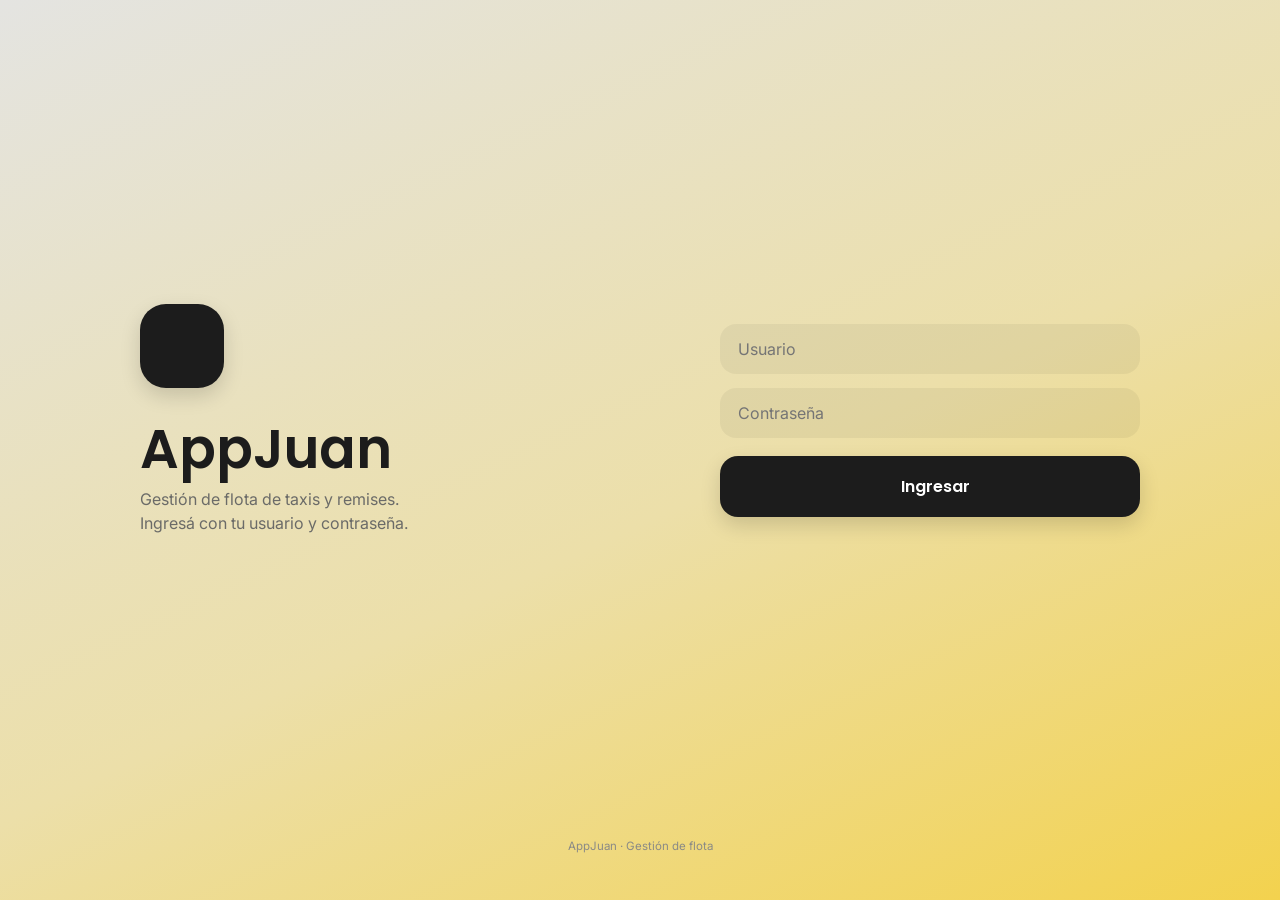
==== commit d80051ed: "Adapt frontend to desktop/tablet, add Hostinger env config, clean repo - Responsive dueño panel (sid" ====
--- a/frontend/index.html
+++ b/frontend/index.html
@@ -19,17 +19,21 @@
 <div class="screen active" id="screen-login">
   <div class="content">
     <div class="login-top">
-      <div class="login-badge"><i class="ti ti-car"></i></div>
-      <h1 class="login-title">AppJuan</h1>
-      <p class="login-subtitle">Gestión de flota de taxis y remises.<br>Ingresá con tu usuario y contraseña.</p>
-      <form id="login-form">
-        <input class="modal-input" id="login-username" type="text" placeholder="Usuario" autocomplete="username" style="margin-bottom:12px;">
-        <input class="modal-input" id="login-password" type="password" placeholder="Contraseña" autocomplete="current-password">
-        <p class="modal-error" id="login-error">Usuario o contraseña incorrectos.</p>
-        <button type="submit" class="start-turno-btn" id="login-submit" style="width:100%; justify-content:center; margin-top:18px;">
-          <i class="ti ti-login-2"></i> Ingresar
-        </button>
-      </form>
+      <div class="login-brand">
+        <div class="login-badge"><i class="ti ti-car"></i></div>
+        <h1 class="login-title">AppJuan</h1>
+        <p class="login-subtitle">Gestión de flota de taxis y remises.<br>Ingresá con tu usuario y contraseña.</p>
+      </div>
+      <div class="login-actions">
+        <form id="login-form">
+          <input class="modal-input" id="login-username" type="text" placeholder="Usuario" autocomplete="username" style="margin-bottom:12px;">
+          <input class="modal-input" id="login-password" type="password" placeholder="Contraseña" autocomplete="current-password">
+          <p class="modal-error" id="login-error">Usuario o contraseña incorrectos.</p>
+          <button type="submit" class="start-turno-btn" id="login-submit" style="width:100%; justify-content:center; margin-top:18px;">
+            <i class="ti ti-login-2"></i> Ingresar
+          </button>
+        </form>
+      </div>
     </div>
     <p class="login-footer">AppJuan · Gestión de flota</p>
   </div>
@@ -245,10 +249,17 @@
     <!-- VISTA: REPORTES -->
     <div class="dueno-view" id="dueno-view-reportes">
       <p class="subtitle">Facturación y liquidación de la flota</p>
-      <div class="filter-row" id="reportes-filter-row">
-        <button data-period="dia" class="active">Día</button>
-        <button data-period="semana">Semana</button>
-        <button data-period="mes">Mes</button>
+      <div class="filter-row-wrap">
+        <div class="filter-row" id="reportes-filter-row">
+          <button data-period="dia" class="active">Día</button>
+          <button data-period="semana">Semana</button>
+          <button data-period="mes">Mes</button>
+        </div>
+        <div id="reportes-month-picker" class="month-picker">
+          <i class="ti ti-calendar" style="font-size:14px;"></i>
+          <select id="sel-reportes-month"></select>
+          <i class="ti ti-chevron-down" style="font-size:13px;"></i>
+        </div>
       </div>
       <div id="reportes-content"></div>
     </div>
@@ -262,17 +273,23 @@
     <!-- VISTA: PERFIL -->
     <div class="dueno-view" id="dueno-view-perfil">
       <p class="subtitle">Datos de tu flota</p>
-      <div id="empresa-perfil-card"></div>
-      <div class="flota-list-card">
-        <p class="flota-list-title">Choferes</p>
-        <div id="flota-list"></div>
-        <button class="btn-agregar-chofer" id="btn-agregar-chofer"><i class="ti ti-user-plus"></i> Agregar chofer</button>
+      <div id="dueno-perfil-wrap">
+        <div id="empresa-perfil-card"></div>
+        <div class="flota-list-card">
+          <p class="flota-list-title">Choferes</p>
+          <div id="flota-list"></div>
+          <button class="btn-agregar-chofer" id="btn-agregar-chofer"><i class="ti ti-user-plus"></i> Agregar chofer</button>
+        </div>
       </div>
     </div>
 
   </div>
 
   <div class="bottom-nav" id="dueno-nav">
+    <div class="sidebar-brand only-desktop">
+      <div class="sidebar-badge"><i class="ti ti-car"></i></div>
+      <div class="sidebar-txt"><p class="name">AppJuan</p><p class="role">Panel del dueño</p></div>
+    </div>
     <div class="nav-item active" data-view="dueno-view-choferes"><i class="ti ti-users"></i><span>Choferes</span></div>
     <div class="nav-item" data-view="dueno-view-reportes"><i class="ti ti-chart-bar"></i><span>Reportes</span></div>
     <div class="nav-item" data-view="dueno-view-asistente"><i class="ti ti-bulb"></i><span>Asistente</span></div>
--- a/frontend/css/styles.css
+++ b/frontend/css/styles.css
@@ -58,12 +58,23 @@
 .title{ font-family:'Poppins',sans-serif; font-weight:500; font-size:32px; color:#1c1c1c; margin:0 0 4px; }
 .subtitle{ font-size:13px; color:#6b6b68; margin:0 0 18px; }
 
-.filter-row{ display:flex; gap:6px; margin-bottom:18px; }
+.filter-row-wrap{ display:flex; align-items:center; gap:10px; margin-bottom:18px; flex-wrap:wrap; }
+.filter-row{ display:flex; gap:6px; flex:1 1 auto; margin-bottom:0; }
 .filter-row button{
   flex:1; padding:10px 0; border-radius:14px; border:none; font-size:12.5px; font-weight:600; cursor:pointer;
   background:#fff; color:#6b6b68; box-shadow:0 4px 10px rgba(0,0,0,0.05);
 }
 .filter-row button.active{ background:#1c1c1c; color:#fff; }
+
+.month-picker{
+  display:none; align-items:center; gap:8px; padding:9px 14px; border-radius:14px;
+  background:#fff; box-shadow:0 4px 10px rgba(0,0,0,0.05); color:#1c1c1c; flex-shrink:0;
+}
+.month-picker.open{ display:flex; }
+.month-picker select{
+  border:none; background:transparent; font-family:'Inter'; font-size:12.5px; font-weight:600; color:#1c1c1c;
+  cursor:pointer; appearance:none; -webkit-appearance:none; padding-right:2px;
+}
 
 .stats-row{ display:flex; gap:10px; margin-bottom:20px; flex-wrap:wrap; }
 .stat-box{ flex:1; min-width:70px; border-radius:20px; padding:12px 10px; text-align:center; }
@@ -321,6 +332,20 @@
 .chart-card{ background:#faf7ee; border-radius:22px; padding:20px 18px; box-shadow:0 8px 18px rgba(0,0,0,0.05); margin-bottom:14px; cursor:default; }
 .chart-card.clickable{ cursor:pointer; }
 .chart-card .chart-title{ font-size:13px; font-weight:600; color:#1c1c1c; margin:0 0 16px; display:flex; justify-content:space-between; align-items:center; }
+
+/* ---- liquidacion de la flota: solo visible en escritorio (ver .only-desktop) ---- */
+.liquidacion-flota-card{ background:#1c1c1c; }
+.liquidacion-flota-card .chart-title{ color:#fff; }
+.liquidacion-flota-card .chart-sub{ font-size:11px; color:#9a9a96; font-weight:500; }
+.liquidacion-stats{ display:flex; gap:14px; flex-wrap:wrap; margin-top:2px; }
+.liquidacion-stat{ flex:1 1 150px; min-width:150px; }
+.liquidacion-stat .lbl{ font-size:11.5px; color:#9a9a96; margin:0 0 8px; font-weight:500; }
+.liquidacion-stat .val{ font-family:'Poppins'; font-weight:600; font-size:21px; color:#fff; margin:0; }
+.liquidacion-stat.destacado{
+  background:rgba(243,210,78,0.14); border-radius:16px; padding:14px 16px; margin:-14px 0;
+}
+.liquidacion-stat.destacado .lbl{ color:#f3d24e; }
+.liquidacion-stat.destacado .val{ color:#f3d24e; font-size:25px; }
 .ranking-row{ display:flex; justify-content:space-between; align-items:center; padding:10px 0; border-bottom:1px solid rgba(0,0,0,0.05); }
 .ranking-row:last-child{ border-bottom:none; }
 .ranking-name{ font-size:13px; font-weight:600; color:#1c1c1c; }
@@ -477,3 +502,112 @@
   align-items:center; justify-content:center; font-family:'Poppins'; font-weight:600; color:#1c1c1c;
 }
 .loading-overlay.active{ display:flex; }
+
+/* ==================================================================== */
+/* Responsive: tablet y escritorio                                       */
+/* El panel del DUEÑO se adapta con columnas y un sidebar fijo (como en   */
+/* Demo/version escritorio.html). La vista del CHOFER se deja centrada    */
+/* en su ancho de tarjeta mobile en todos los tamaños: la sigue usando    */
+/* desde el celular durante el turno, igual que en el demo original.      */
+/* ==================================================================== */
+.only-desktop{ display:none; }
+
+#dueno-perfil-wrap{ display:block; }
+
+.sidebar-brand{
+  display:none; align-items:center; gap:10px; padding:4px 14px 24px; margin-bottom:12px;
+  border-bottom:1px solid rgba(255,255,255,0.08);
+}
+.sidebar-brand .sidebar-badge{
+  width:38px; height:38px; border-radius:12px; background:#f3d24e; color:#1c1c1c;
+  display:flex; align-items:center; justify-content:center; font-size:17px; flex-shrink:0;
+}
+.sidebar-brand .sidebar-txt .name{ font-family:'Poppins'; font-weight:600; font-size:15px; color:#fff; margin:0; }
+.sidebar-brand .sidebar-txt .role{ font-size:11px; color:#8a8a86; margin:1px 0 0; }
+
+/* ---- Tablet: el panel del dueño usa el ancho extra con columnas ---- */
+@media (min-width: 768px){
+  #screen-dueno{ max-width:760px; }
+
+  #choferes-stack{ display:grid; grid-template-columns:repeat(2, 1fr); gap:14px; align-items:start; }
+
+  #reportes-content{ display:grid; grid-template-columns:repeat(2, 1fr); gap:14px; }
+  #reportes-content .report-kpis,
+  #reportes-content .liquidacion-flota-card{ grid-column:1 / -1; }
+
+  #asistente-content{ display:grid; grid-template-columns:repeat(2, 1fr); gap:14px; align-items:start; }
+
+  .modal-card{ max-width:440px; }
+}
+
+/* ---- Escritorio: sidebar fijo, grillas de 3 columnas, modales grandes ---- */
+@media (min-width: 1024px){
+  .only-desktop{ display:block; }
+
+  #screen-dueno{ max-width:none; width:100%; overflow:visible; }
+
+  #screen-dueno > .content{ margin-left:236px; padding:32px 40px 60px; }
+  #screen-dueno .content > .dueno-view{ max-width:1240px; margin:0 auto; }
+  #screen-dueno .top-row{ margin-bottom:32px; }
+  #screen-dueno .title{ font-size:30px; }
+
+  .sidebar-brand{ display:flex; }
+
+  #dueno-nav{
+    position:fixed; top:0; left:0; bottom:auto; transform:none;
+    width:236px; max-width:236px; height:100vh;
+    border-radius:0; box-shadow:2px 0 30px rgba(0,0,0,0.14);
+    flex-direction:column; align-items:stretch; justify-content:flex-start;
+    gap:4px; padding:26px 16px; overflow-y:auto; z-index:50;
+  }
+  #dueno-nav .nav-item{
+    flex-direction:row; justify-content:flex-start; align-items:center;
+    gap:12px; padding:11px 14px; border-radius:12px; flex:none;
+  }
+  #dueno-nav .nav-item:hover{ background:rgba(255,255,255,0.06); }
+  #dueno-nav .nav-item.active{ background:rgba(243,210,78,0.14); }
+  #dueno-nav .nav-item i{ font-size:18px; }
+  #dueno-nav .nav-item span{ font-size:13px; font-weight:600; }
+
+  #choferes-stack{ grid-template-columns:repeat(2, 1fr); }
+  #reportes-content{ grid-template-columns:repeat(3, 1fr); }
+  #asistente-content{ grid-template-columns:repeat(3, 1fr); }
+
+  /* perfil: datos de la flota + lista de choferes lado a lado */
+  #dueno-perfil-wrap{ display:grid; grid-template-columns:360px 1fr; gap:20px; align-items:start; }
+  .flota-list-card{ margin-top:0; }
+
+  /* modales: más grandes y legibles en pantallas anchas */
+  .modal-card{ max-width:540px; padding:32px 34px; border-radius:28px; }
+  .modal-title{ font-size:20px; margin-bottom:20px; }
+  .modal-row{ font-size:14px; padding:11px 0; }
+  .modal-actions{ margin-top:20px; gap:12px; }
+  .modal-btn{ font-size:14.5px; padding:14px 0; border-radius:16px; }
+  .modal-input{ font-size:16px; padding:15px 18px; border-radius:16px; }
+  .modal-list-row{ padding:13px 0; gap:14px; }
+  .modal-list-row .row-avatar{ width:44px; height:44px; }
+  .modal-list-row .row-info .row-name{ font-size:14.5px; }
+  .modal-list-row .row-info .row-sub{ font-size:12.5px; }
+  .modal-list-row .row-val{ font-size:15.5px; }
+  .service-entry{ padding:13px 0; }
+  .service-entry .service-entry-date{ font-size:13px; }
+  .service-entry .service-entry-text{ font-size:13px; }
+  .chofer-form-avatar{ width:88px; height:88px; }
+
+  /* login: pantalla completa, dos columnas (branding + formulario) */
+  #screen-login{ max-width:none; width:100%; }
+  #screen-login .content{
+    max-width:1180px; margin:0 auto; padding:0 48px;
+    min-height:100vh; min-height:100dvh;
+  }
+  #screen-login .login-top{
+    flex:1; display:flex; flex-direction:row; align-items:center; justify-content:center; gap:100px;
+  }
+  #screen-login .login-brand{ flex:1 1 0; max-width:480px; }
+  #screen-login .login-actions{ flex:1 1 0; max-width:420px; }
+  #screen-login .login-badge{ width:84px; height:84px; border-radius:26px; margin-bottom:32px; }
+  #screen-login .login-badge i{ font-size:36px; }
+  #screen-login .login-title{ font-size:54px; }
+  #screen-login .login-subtitle{ font-size:16px; margin-bottom:0; }
+  #screen-login .login-footer{ margin-top:0; padding-bottom:36px; }
+}
